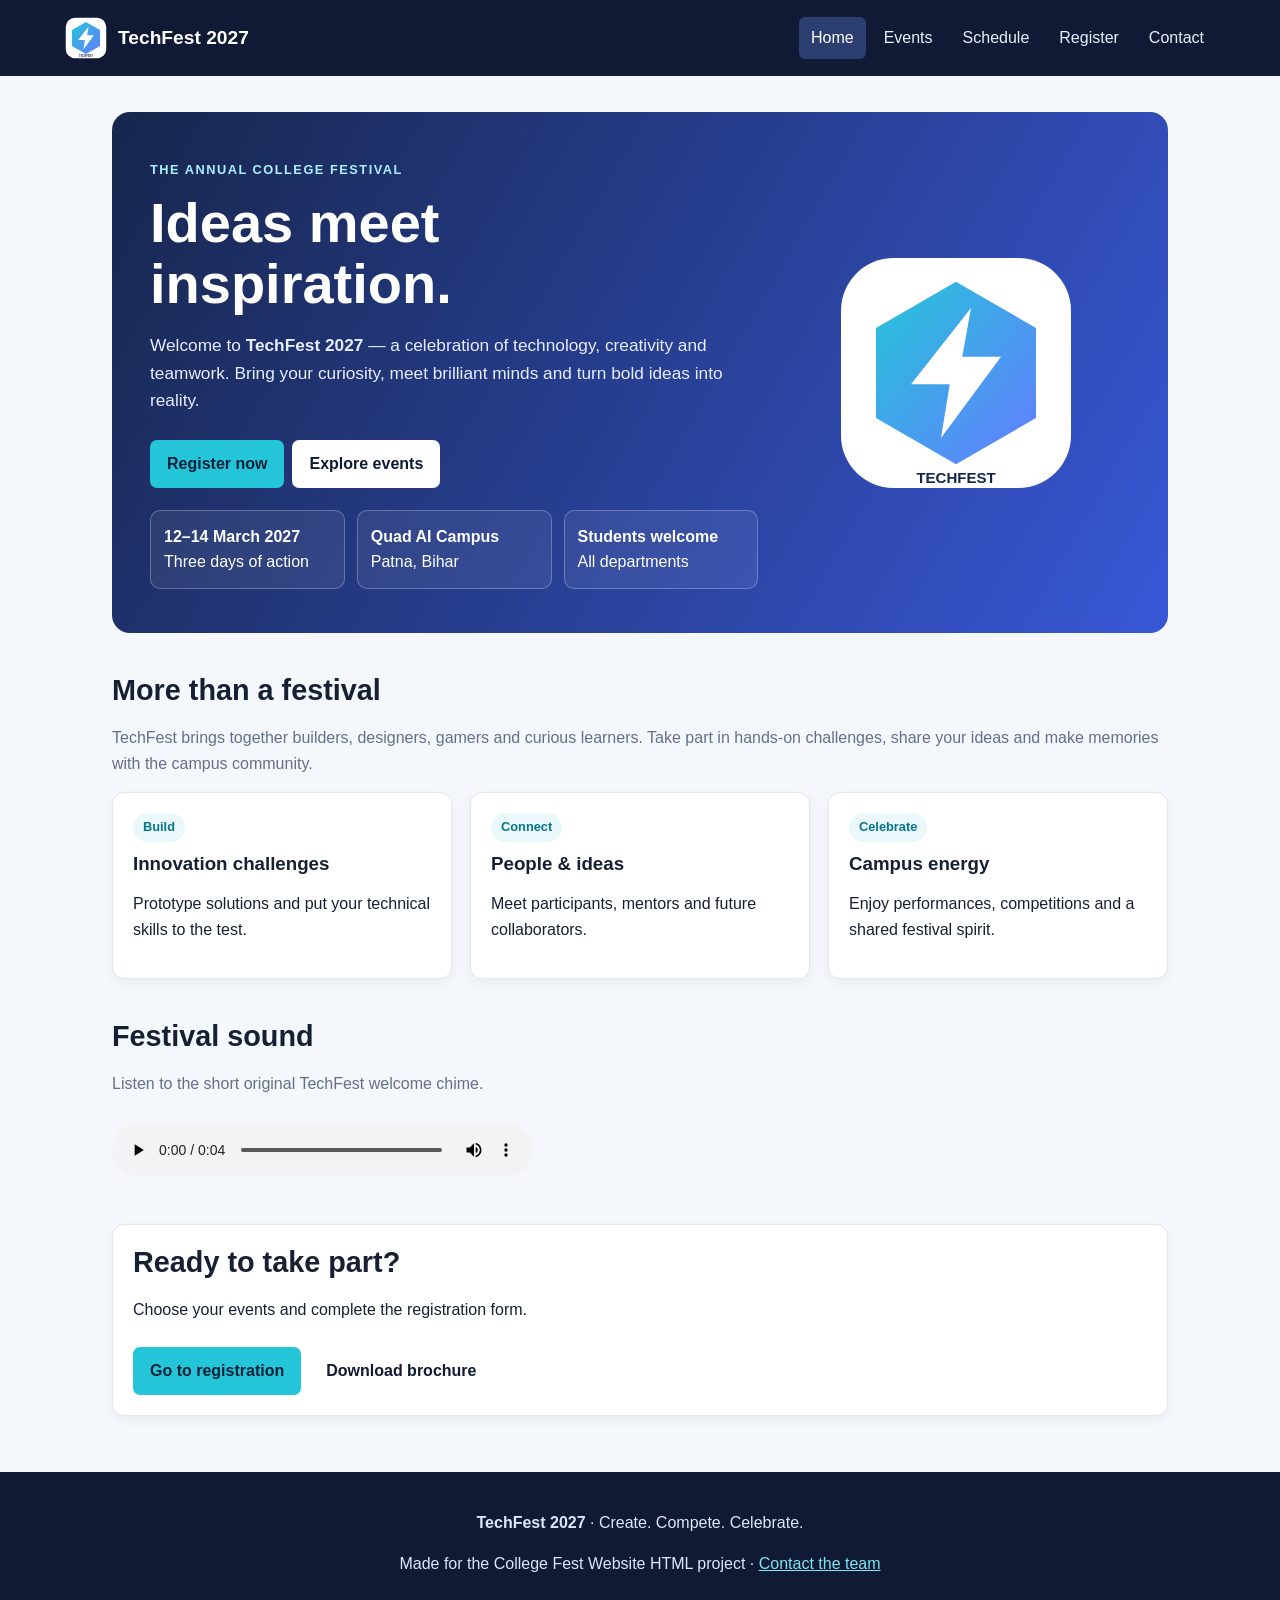
==== index.html @ 64d75369 "Add files via upload" ====
<!doctype html>
<html lang="en">
  <head>
    <meta charset="UTF-8" />
    <meta name="viewport" content="width=device-width, initial-scale=1.0" />
    <title>Home | TechFest 2027</title>
    <meta
      name="description"
      content="TechFest 2027 — college festival celebrating technology, creativity and innovation."
    />
    <link rel="stylesheet" href="styles.css" />
  </head>
  <body>
    <header>
      <a class="brand" href="index.html"
        ><img src="assets/techfest-logo.svg" alt="TechFest logo" />TechFest
        2027</a
      >
      <nav aria-label="Main navigation">
        <a href="index.html" aria-current="page">Home</a
        ><a href="events.html">Events</a><a href="schedule.html">Schedule</a
        ><a href="register.html">Register</a><a href="contact.html">Contact</a>
      </nav>
    </header>
    <main>
      <section class="hero">
        <div>
          <span class="eyebrow">The annual college festival</span>
          <h1>Ideas meet<br />inspiration.</h1>
          <p>
            Welcome to <strong>TechFest 2027</strong> — a celebration of
            technology, creativity and teamwork. Bring your curiosity, meet
            brilliant minds and turn bold ideas into reality.
          </p>
          <a class="button" href="register.html">Register now</a
          ><a class="button secondary" href="events.html">Explore events</a>
          <div class="info-strip">
            <div class="info">
              <strong>12–14 March 2027</strong><span>Three days of action</span>
            </div>
            <div class="info">
              <strong>Quad AI Campus</strong><span>Patna, Bihar</span>
            </div>
            <div class="info">
              <strong>Students welcome</strong><span>All departments</span>
            </div>
          </div>
        </div>
        <img
          class="hero-art"
          src="assets/techfest-logo.svg"
          alt="TechFest lightning logo"
        />
      </section>
      <section class="section">
        <h2>More than a festival</h2>
        <p class="muted">
          TechFest brings together builders, designers, gamers and curious
          learners. Take part in hands-on challenges, share your ideas and make
          memories with the campus community.
        </p>
        <div class="grid">
          <article class="card">
            <span class="pill">Build</span>
            <h3>Innovation challenges</h3>
            <p>
              Prototype solutions and put your technical skills to the test.
            </p>
          </article>
          <article class="card">
            <span class="pill">Connect</span>
            <h3>People & ideas</h3>
            <p>Meet participants, mentors and future collaborators.</p>
          </article>
          <article class="card">
            <span class="pill">Celebrate</span>
            <h3>Campus energy</h3>
            <p>
              Enjoy performances, competitions and a shared festival spirit.
            </p>
          </article>
        </div>
      </section>
      <section class="section">
        <h2>Festival sound</h2>
        <p class="muted">
          Listen to the short original TechFest welcome chime.
        </p>
        <audio controls>
          <source src="assets/festival-chime.wav" type="audio/wav" />
          Your browser does not support audio playback.
        </audio>
      </section>
      <section class="section">
        <div class="card">
          <h2>Ready to take part?</h2>
          <p>Choose your events and complete the registration form.</p>
          <a class="button" href="register.html">Go to registration</a
          ><a
            class="button secondary"
            href="assets/techfest-brochure.pdf"
            download
            >Download brochure</a
          >
        </div>
      </section>
    </main>
    <footer>
      <p><strong>TechFest 2027</strong> · Create. Compete. Celebrate.</p>
      <p>
        Made for the College Fest Website HTML project ·
        <a href="contact.html">Contact the team</a>
      </p>
    </footer>
  </body>
</html>
---- styles.css ----
/* Basic page styles */
* {
  box-sizing: border-box;
}

html {
  scroll-behavior: smooth;
}

body {
  margin: 0;
  background-color: #f4f7fb;
  color: #172033;
  font-family: Arial, Helvetica, sans-serif;
  line-height: 1.6;
}

/* Header and navigation */
header {
  display: flex;
  align-items: center;
  justify-content: space-between;
  gap: 20px;
  flex-wrap: wrap;
  padding: 16px 5%;
  background-color: #101a35;
  color: white;
}

.brand {
  display: flex;
  align-items: center;
  gap: 10px;
  color: white;
  font-size: 1.2rem;
  font-weight: bold;
  text-decoration: none;
}

.brand img {
  width: 44px;
  height: 44px;
}

nav {
  display: flex;
  flex-wrap: wrap;
  gap: 6px;
}

nav a {
  padding: 8px 12px;
  border-radius: 6px;
  color: #e9efff;
  text-decoration: none;
}

nav a:hover,
nav a[aria-current="page"] {
  background-color: #2c3d70;
  color: white;
}

nav a:focus-visible,
a:focus-visible,
button:focus-visible,
input:focus-visible,
select:focus-visible,
textarea:focus-visible {
  outline: 3px solid #25c5d9;
  outline-offset: 3px;
}

/* Main content */
main {
  max-width: 1100px;
  margin: 0 auto;
  padding: 36px 22px 56px;
}

h1,
h2,
h3 {
  line-height: 1.25;
}

h1 {
  margin-top: 0;
  font-size: 2.4rem;
}

h2 {
  margin: 0 0 12px;
  font-size: 1.8rem;
}

.section {
  margin-top: 40px;
}

.muted {
  color: #64708a;
}

/* Home page welcome area */
.hero {
  display: grid;
  grid-template-columns: 1.4fr 0.8fr;
  align-items: center;
  gap: 24px;
  overflow: hidden;
  padding: 44px 38px;
  border-radius: 18px;
  background-color: #21366f;
  background-image: linear-gradient(120deg, #17264c, #3857d6);
  color: white;
}

.hero h1 {
  margin: 10px 0 16px;
  font-size: 3.5rem;
  line-height: 1.1;
}

.hero p {
  max-width: 650px;
  color: #e6edff;
  font-size: 1.08rem;
}

.hero-art {
  width: 100%;
  max-width: 250px;
  justify-self: center;
}

.eyebrow {
  color: #aeefff;
  font-size: 0.8rem;
  font-weight: bold;
  letter-spacing: 1.5px;
  text-transform: uppercase;
}

.info-strip {
  display: grid;
  grid-template-columns: repeat(3, 1fr);
  gap: 12px;
  margin-top: 22px;
}

.info {
  padding: 13px;
  border: 1px solid #ffffff40;
  border-radius: 10px;
  background-color: #ffffff12;
}

.info strong {
  display: block;
}

/* Buttons, cards and labels */
.button {
  display: inline-block;
  margin: 8px 8px 0 0;
  padding: 11px 17px;
  border: 0;
  border-radius: 7px;
  background-color: #25c5d9;
  color: #062138;
  cursor: pointer;
  font: inherit;
  font-weight: bold;
  text-decoration: none;
}

.button:hover {
  background-color: #16aec2;
}

.button.secondary {
  background-color: white;
  color: #101a35;
}

.button.secondary:hover {
  background-color: #e9efff;
}

.grid {
  display: grid;
  grid-template-columns: repeat(auto-fit, minmax(220px, 1fr));
  gap: 18px;
}

.card {
  padding: 20px;
  border: 1px solid #e1e7f0;
  border-radius: 12px;
  background-color: white;
  box-shadow: 0 4px 12px #17264c0d;
}

.card h3 {
  margin: 10px 0 8px;
}

.pill {
  display: inline-block;
  padding: 4px 10px;
  border-radius: 20px;
  background-color: #eaf8fb;
  color: #08758a;
  font-size: 0.8rem;
  font-weight: bold;
}

/* Tables */
.table-wrap {
  overflow-x: auto;
}

table {
  width: 100%;
  border-collapse: collapse;
  border-radius: 10px;
  background-color: white;
  box-shadow: 0 4px 12px #17264c0d;
}

th,
td {
  padding: 12px 14px;
  border-bottom: 1px solid #e1e7f0;
  text-align: left;
  vertical-align: top;
}

th {
  background-color: #eaf0ff;
  color: #1b2d60;
}

tbody tr:nth-child(even) {
  background-color: #f8faff;
}

tbody tr:last-child td {
  border-bottom: 0;
}

/* Forms */
form {
  max-width: 760px;
  padding: 24px;
  border: 1px solid #e1e7f0;
  border-radius: 12px;
  background-color: white;
}

label {
  display: block;
  margin: 14px 0 6px;
  font-weight: bold;
}

input,
select,
textarea {
  width: 100%;
  padding: 10px 12px;
  border: 1px solid #cbd4e5;
  border-radius: 6px;
  background-color: white;
  font: inherit;
}

input[type="radio"],
input[type="checkbox"] {
  width: auto;
  margin-right: 7px;
}

.choice {
  display: inline-block;
  margin: 7px 18px 5px 0;
  font-weight: normal;
}

.choice label {
  display: inline;
  font-weight: normal;
}

.form-row {
  display: grid;
  grid-template-columns: 1fr 1fr;
  gap: 16px;
}

/* Notices and footer */
.notice {
  margin: 20px 0;
  padding: 13px 16px;
  border-left: 4px solid #25c5d9;
  border-radius: 6px;
  background-color: #eaf8fb;
}

audio {
  width: 100%;
  max-width: 420px;
  margin-top: 10px;
}

footer {
  padding: 22px 5%;
  background-color: #101a35;
  color: #dce5ff;
  text-align: center;
}

footer a {
  color: #7ce6f2;
}

/* Smaller screens */
@media (max-width: 850px) {
  .hero {
    grid-template-columns: 1fr;
  }

  .hero-art {
    max-width: 200px;
  }
}

@media (max-width: 700px) {
  header {
    justify-content: center;
  }

  nav {
    justify-content: center;
  }

  main {
    padding-top: 28px;
  }

  .hero {
    padding: 32px 24px;
  }

  .hero h1 {
    font-size: 2.7rem;
  }

  .hero-art {
    max-width: 170px;
  }

  .info-strip,
  .form-row {
    grid-template-columns: 1fr;
  }
}

@media (max-width: 480px) {
  header {
    padding: 14px 4%;
  }

  nav {
    gap: 3px;
  }

  nav a {
    padding: 7px 9px;
    font-size: 0.9rem;
  }

  main {
    padding: 24px 16px 40px;
  }

  h1 {
    font-size: 2rem;
  }

  h2 {
    font-size: 1.5rem;
  }

  .hero {
    padding: 26px 18px;
  }

  .hero h1 {
    font-size: 2.4rem;
  }

  form {
    padding: 18px;
  }

  th,
  td {
    padding: 9px 10px;
  }
}

@media (prefers-reduced-motion: reduce) {
  html {
    scroll-behavior: auto;
  }
}
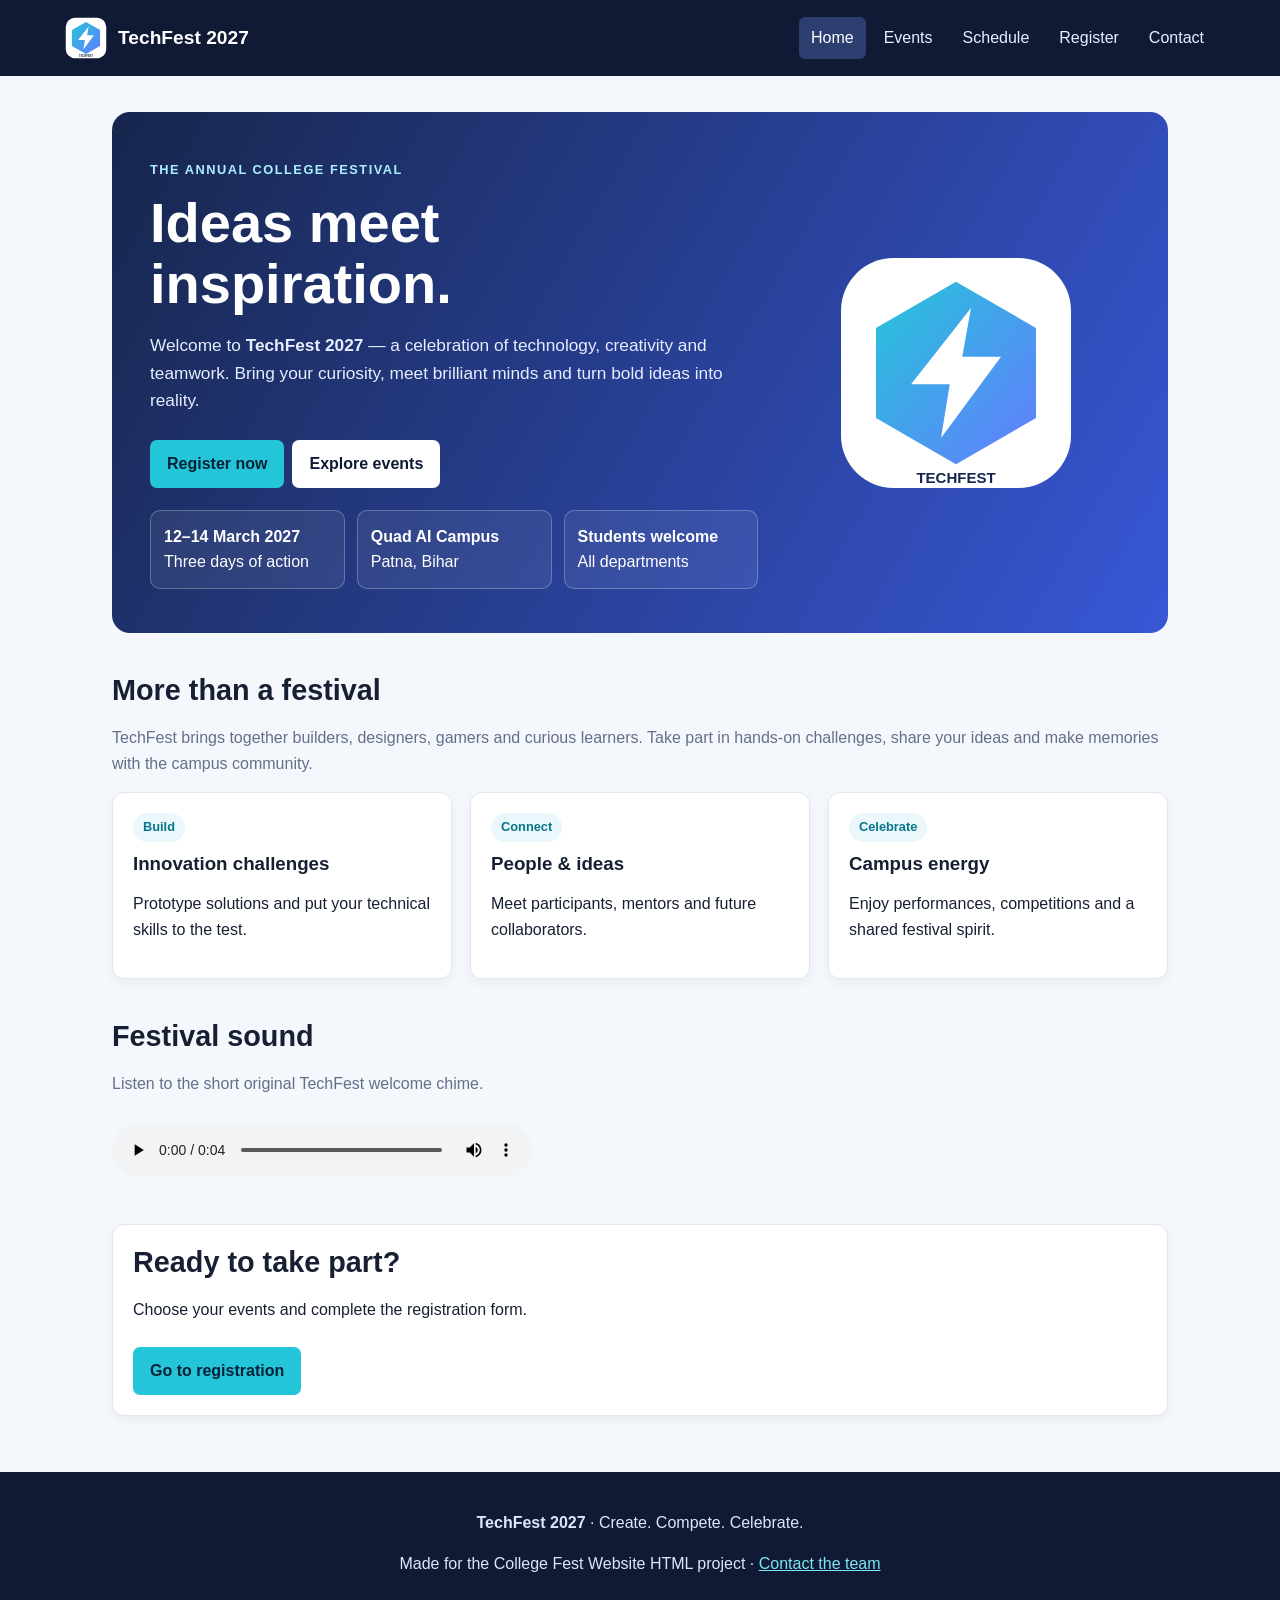
==== commit 7032f3f4: "Fix HTML syntax for registration link" ====
--- a/index.html
+++ b/index.html
@@ -95,13 +95,7 @@
         <div class="card">
           <h2>Ready to take part?</h2>
           <p>Choose your events and complete the registration form.</p>
-          <a class="button" href="register.html">Go to registration</a
-          ><a
-            class="button secondary"
-            href="assets/techfest-brochure.pdf"
-            download
-            >Download brochure</a
-          >
+          <a class="button" href="register.html">Go to registration</a>
         </div>
       </section>
     </main>
